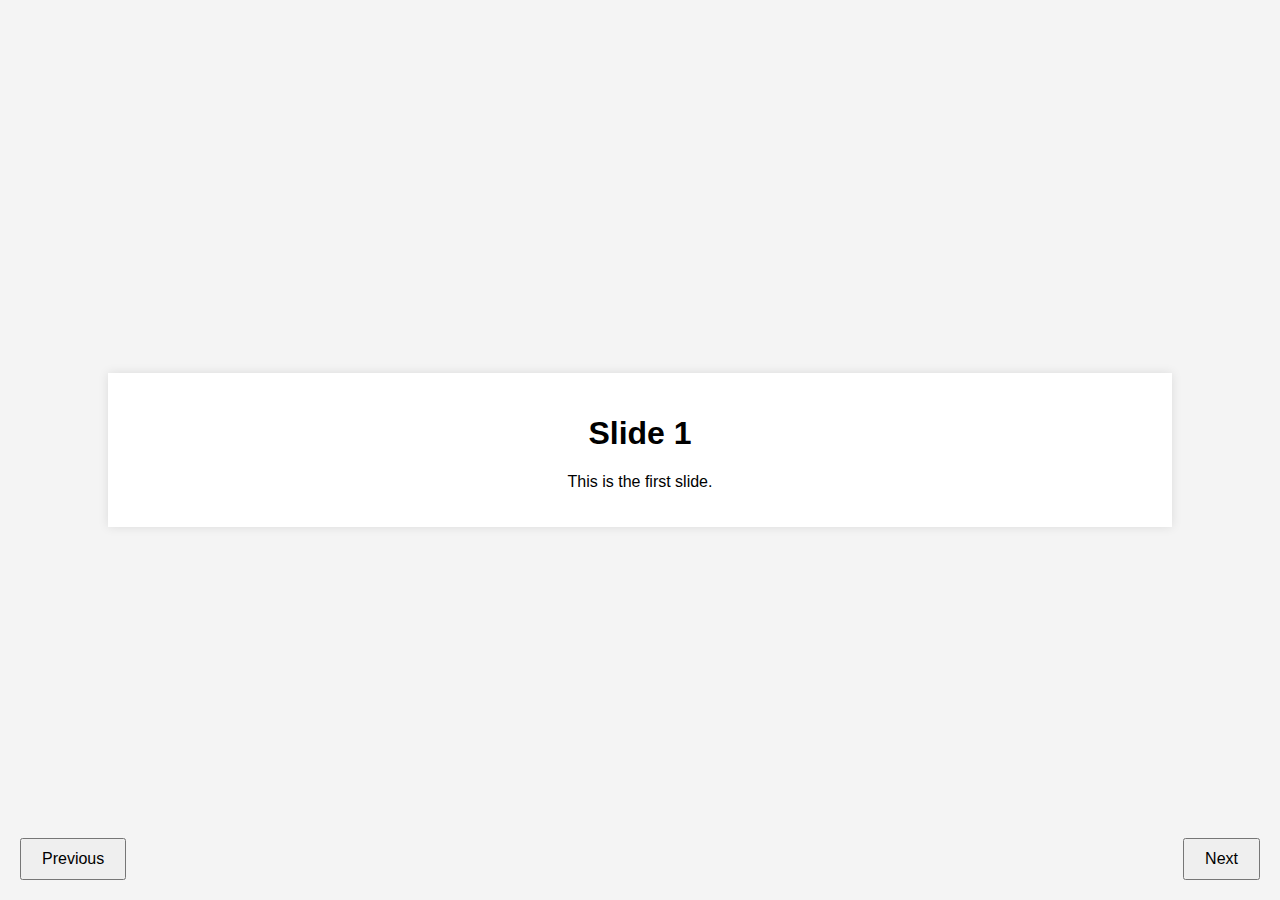
==== index.html @ 4e5b3618 "testing" ====
<!DOCTYPE html>
<html lang="en">
<head>
    <meta charset="UTF-8">
    <meta name="viewport" content="width=device-width, initial-scale=1.0">
    <title>Slide Show</title>
    <link rel="stylesheet" href="styles.css">
</head>
<body>
    <div class="slide" id="slide1">
        <h1>Slide 1</h1>
        <p>This is the first slide.</p>
    </div>
    <div class="slide" id="slide2">
        <h1>Slide 2</h1>
        <p>This is the second slide.</p>
    </div>
    <div class="slide" id="slide3">
        <h1>Slide 3</h1>
        <p>This is the third slide.</p>
    </div>

    <button id="prev">Previous</button>
    <button id="next">Next</button>

    <script src="script.js"></script>
</body>
</html>
---- styles.css ----
body {
    font-family: Arial, sans-serif;
    display: flex;
    justify-content: center;
    align-items: center;
    height: 100vh;
    margin: 0;
    background-color: #f4f4f4;
}

.slide {
    display: none;
    width: 80%;
    padding: 20px;
    box-shadow: 0 0 10px rgba(0,0,0,0.1);
    background-color: white;
    text-align: center;
}

button {
    position: fixed;
    bottom: 20px;
    padding: 10px 20px;
    font-size: 16px;
    cursor: pointer;
}

#prev {
    left: 20px;
}

#next {
    right: 20px;
}
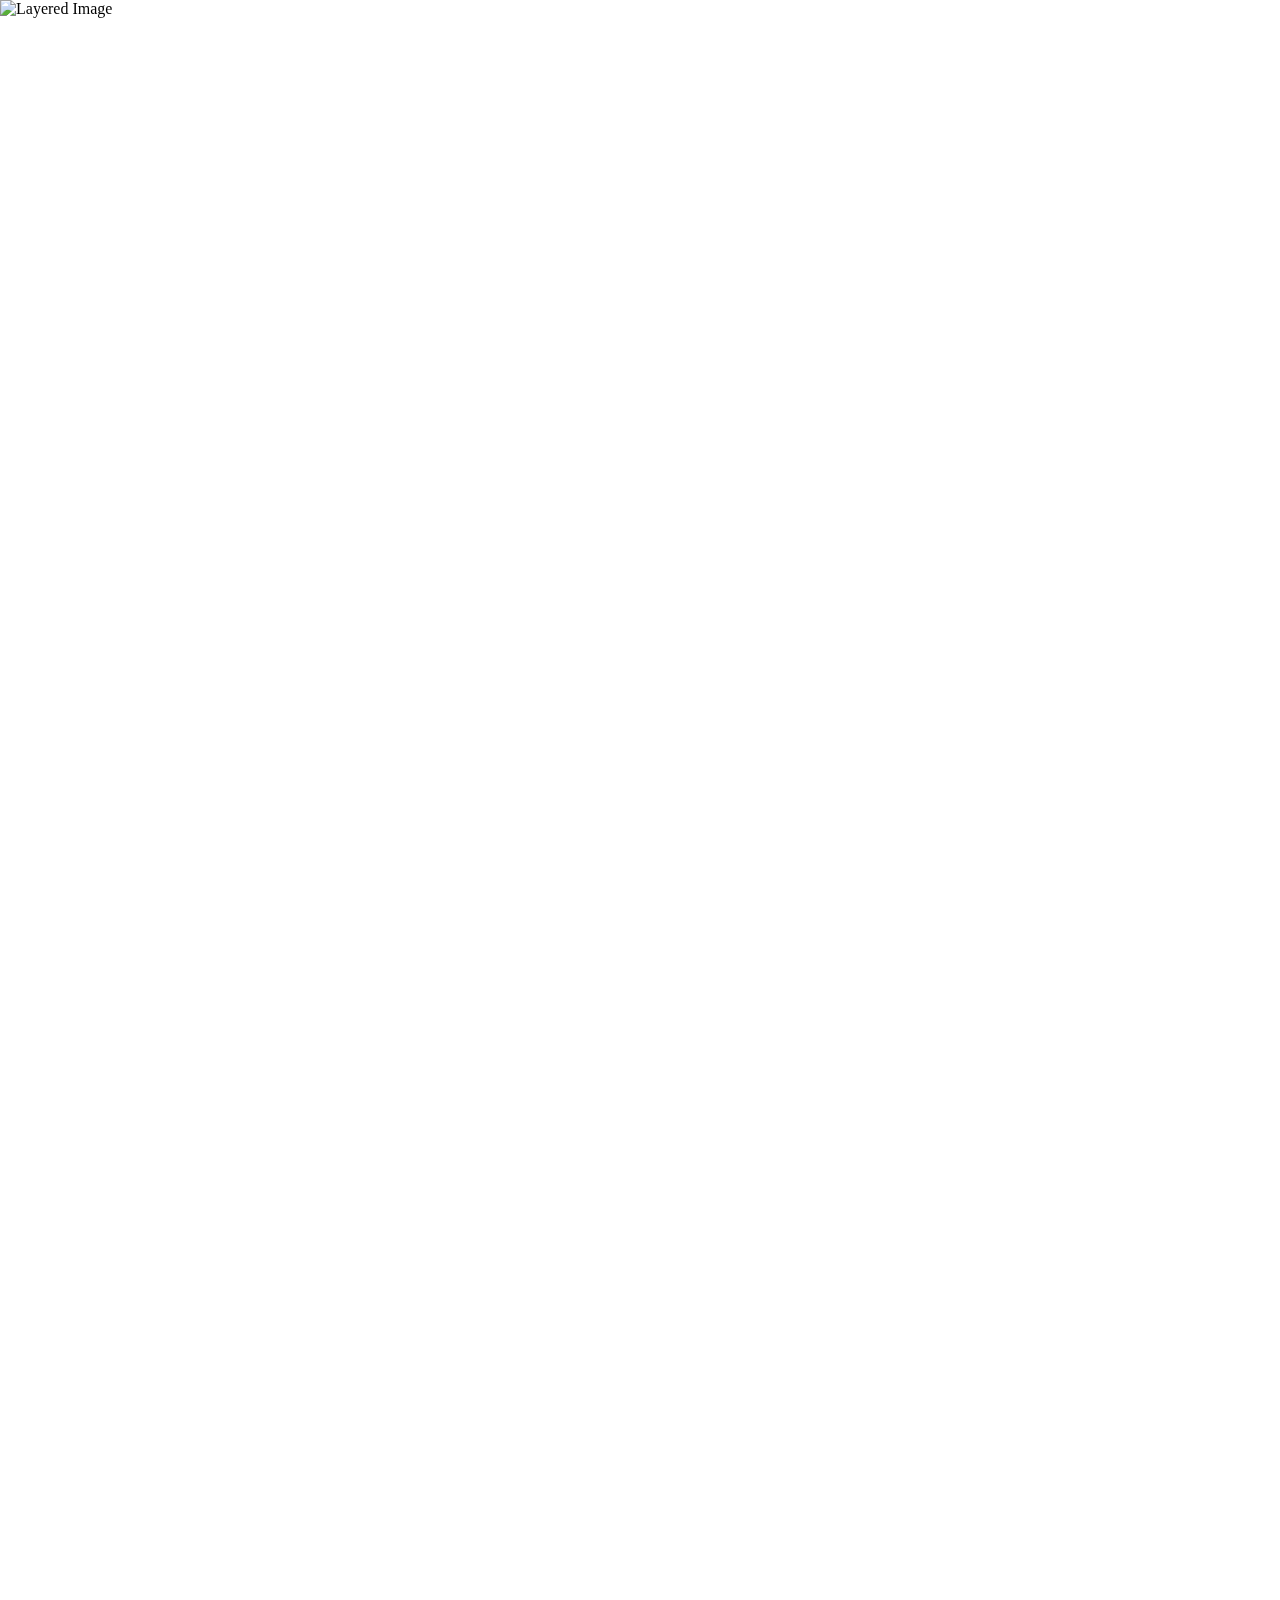
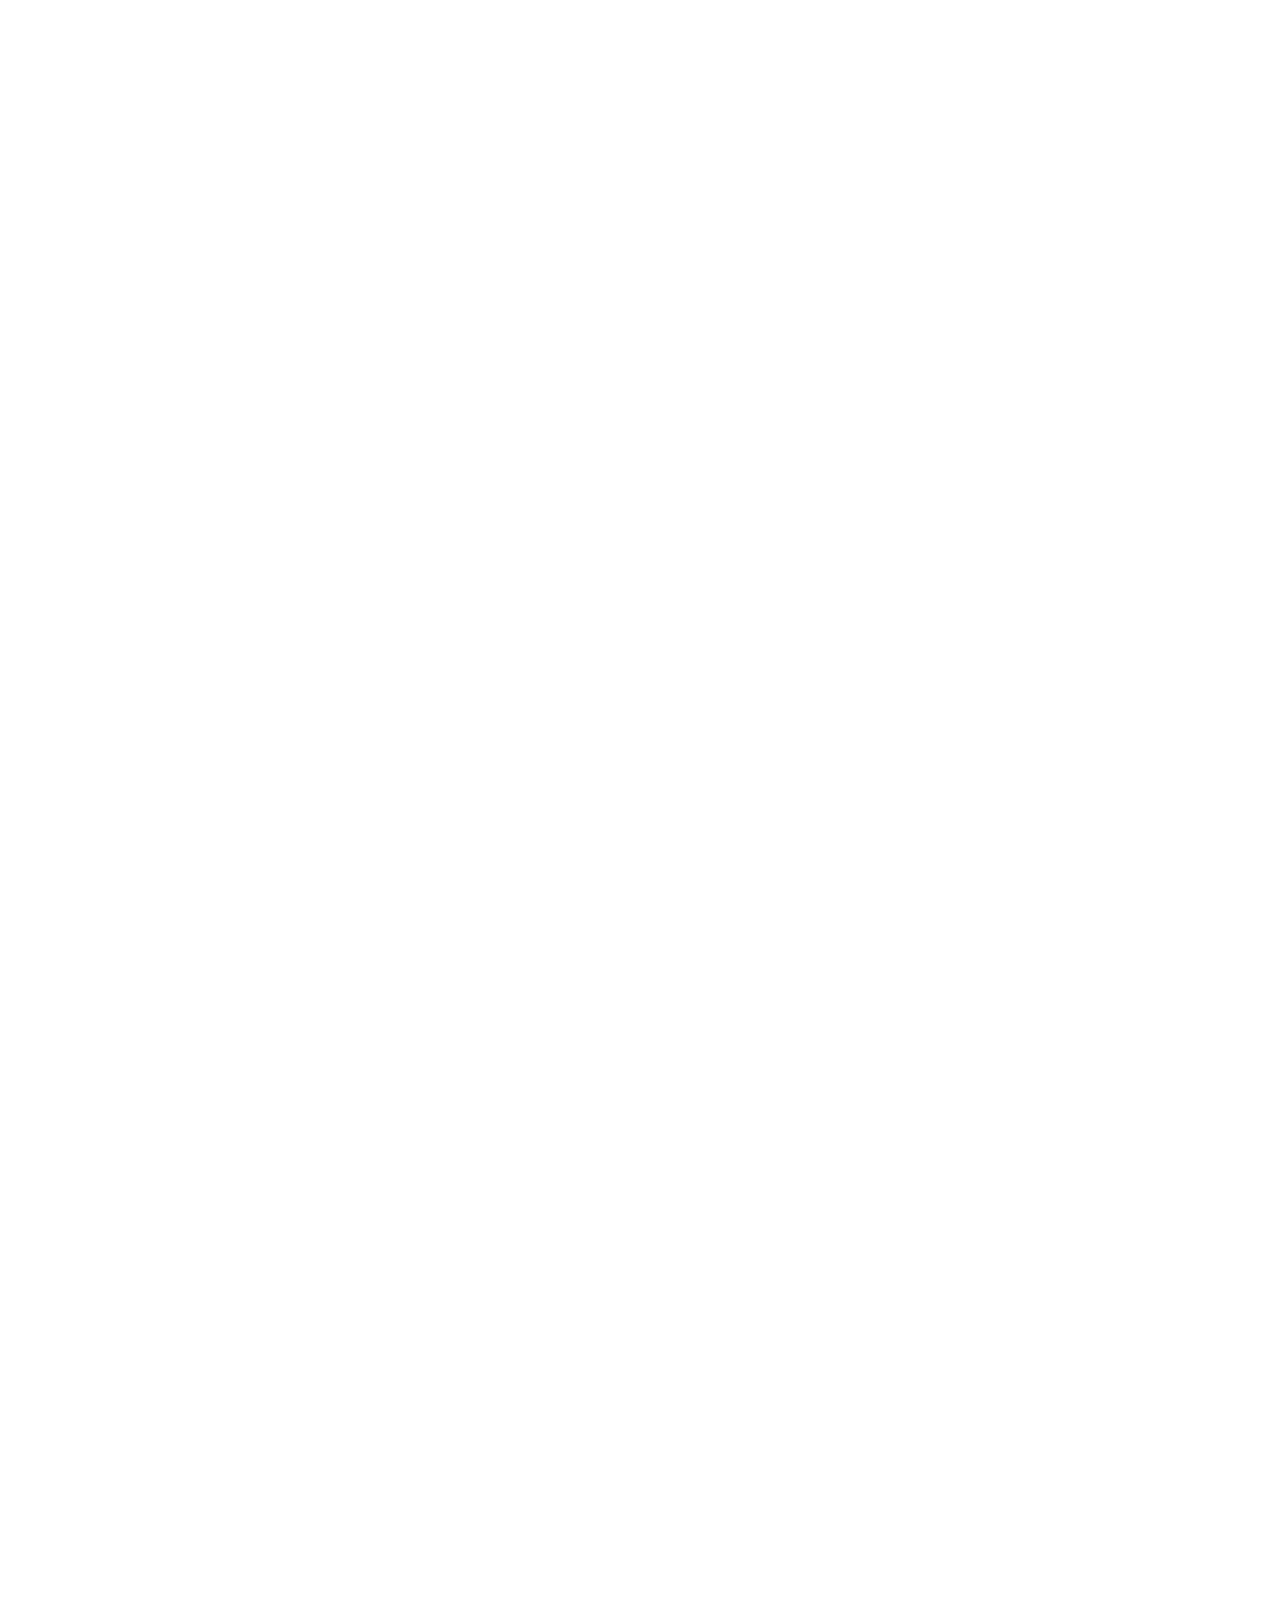
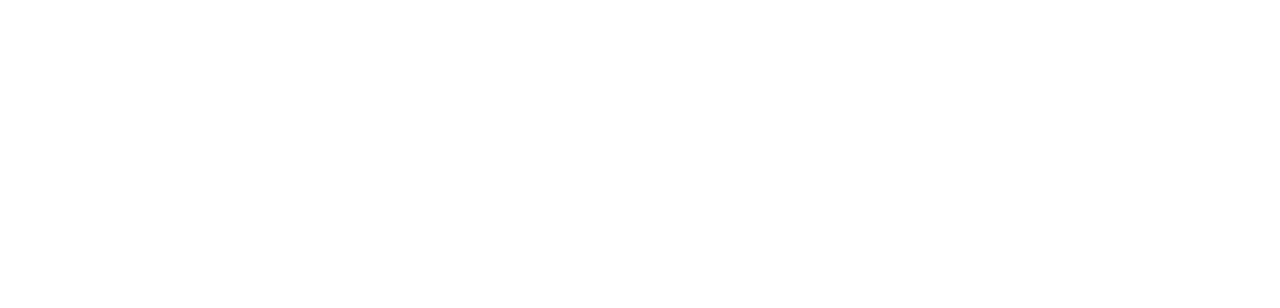
==== commit 470d76f5: "sketchbook" ====
--- a/index.html
+++ b/index.html
@@ -1,13 +1,32 @@
 <!DOCTYPE html>
 <html lang="en">
+
+<!-- PLEASE NO CHANGES BELOW THIS LINE (UNTIL I SAY SO) -->
+<script language="javascript" type="text/javascript" src="libraries/p5.min.js"></script>
+<script language="javascript" type="text/javascript" src="drawingpad.js"></script>
+<!-- OK, YOU CAN MAKE CHANGES BELOW THIS LINE AGAIN -->
+
+<style>
+  body {
+    padding: 0;
+    margin: 0;
+  }
+</style>
+
 <head>
     <meta charset="UTF-8">
     <meta name="viewport" content="width=device-width, initial-scale=1.0">
-    <title>Slide Show</title>
-    <link rel="stylesheet" href="styles.css">
-</head>
+    <title>SketchBook</title>
+    <link rel="stylesheet" href="style.css">
+  <script src="libraries/quicksettings.js"></script>
+    <script src="libraries/p5.gui.js"></script>
+  </head>
 <body>
-    <div class="slide" id="slide1">
+
+    <img src="images/drawingpadcolour.png" alt="Layered Image" class="layered-image">
+
+    <script src="sketch.js"></script> 
+    <!-- <div class="slide" id="slide1">
         <h1>Slide 1</h1>
         <p>This is the first slide.</p>
     </div>
@@ -21,8 +40,8 @@
     </div>
 
     <button id="prev">Previous</button>
-    <button id="next">Next</button>
+    <button id="next">Next</button> -->
 
-    <script src="script.js"></script>
+   
 </body>
 </html>
--- a/style.css
+++ b/style.css
@@ -0,0 +1,24 @@
+html, body {
+  margin: 0;
+  padding: 0;
+}
+
+.content {
+  position: relative;
+  z-index: 1;
+  padding: 20px;
+}
+
+.layered-image {
+  position: absolute;
+  top: 0;
+  left: 0;
+  width: 100vw;  /* Adjust the width as needed */
+  height: auto;  /* Maintain aspect ratio */
+  z-index: 2;    /* Ensure the image is on top */
+  pointer-events: none;
+}
+
+canvas {
+  display: block;
+}
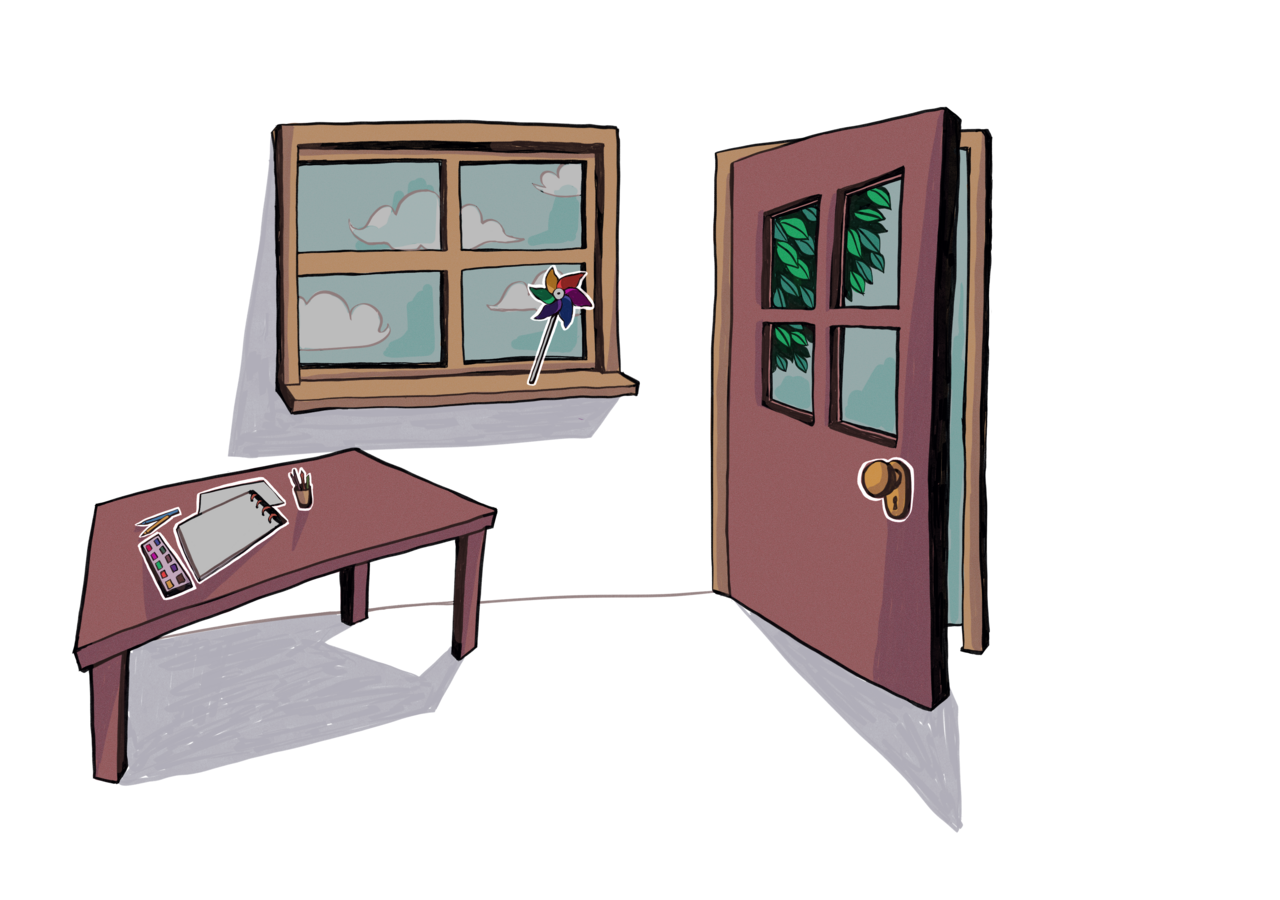
==== commit fd7f8cef: "update" ====
--- a/index.html
+++ b/index.html
@@ -1,47 +1,23 @@
 <!DOCTYPE html>
 <html lang="en">
-
-<!-- PLEASE NO CHANGES BELOW THIS LINE (UNTIL I SAY SO) -->
-<script language="javascript" type="text/javascript" src="libraries/p5.min.js"></script>
-<script language="javascript" type="text/javascript" src="drawingpad.js"></script>
-<!-- OK, YOU CAN MAKE CHANGES BELOW THIS LINE AGAIN -->
-
-<style>
-  body {
-    padding: 0;
-    margin: 0;
-  }
-</style>
-
 <head>
     <meta charset="UTF-8">
     <meta name="viewport" content="width=device-width, initial-scale=1.0">
-    <title>SketchBook</title>
+    <title>Home Page</title>
     <link rel="stylesheet" href="style.css">
-  <script src="libraries/quicksettings.js"></script>
-    <script src="libraries/p5.gui.js"></script>
-  </head>
+</head>
 <body>
+    <div id="container">
+        <div id="image_container">
+            <img src="images/room.png" usemap="#image-map">
+            <map name="image-map">
+                <area target="" alt="boxBreathing" title="boxBreathing" href="boxBreathing.html" coords="519,252,599,390" shape="rect">
+                <area target="" alt="drawingPad" title="drawingPad" href="drawingPad.html" coords="139,466,318,601,346,470,138,457,221,456,348,464" shape="rect">
+                <area target="" alt="leafCatching" title="leafCatching" href="leafCatching.html" coords="852,452,922,529" shape="rect">
+            </map>
 
-    <img src="images/drawingpadcolour.png" alt="Layered Image" class="layered-image">
-
-    <script src="sketch.js"></script> 
-    <!-- <div class="slide" id="slide1">
-        <h1>Slide 1</h1>
-        <p>This is the first slide.</p>
+        </div>
     </div>
-    <div class="slide" id="slide2">
-        <h1>Slide 2</h1>
-        <p>This is the second slide.</p>
-    </div>
-    <div class="slide" id="slide3">
-        <h1>Slide 3</h1>
-        <p>This is the third slide.</p>
-    </div>
-
-    <button id="prev">Previous</button>
-    <button id="next">Next</button> -->
-
-   
+    
 </body>
-</html>
+</html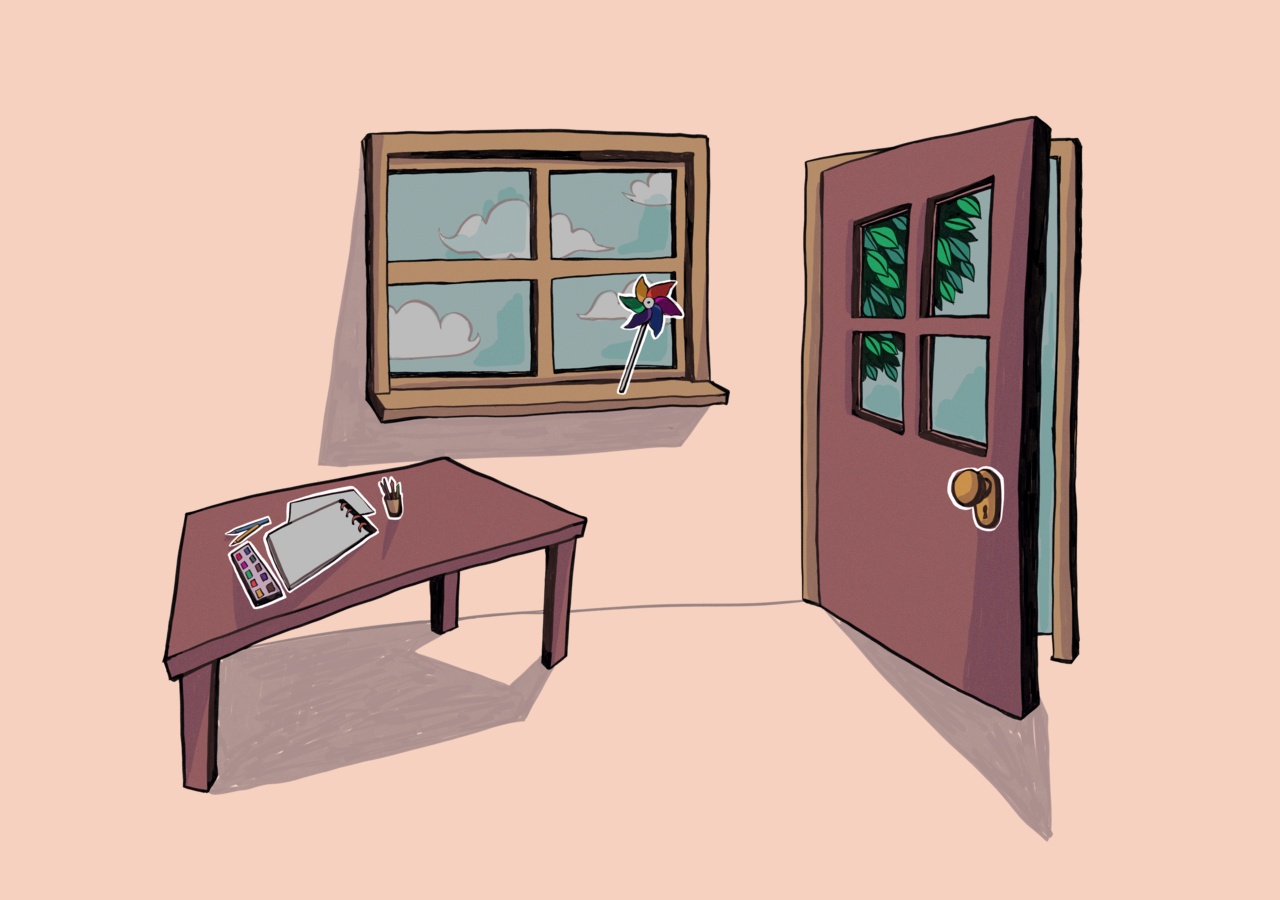
==== commit 0ac87caf: "buttons and titles update" ====
--- a/index.html
+++ b/index.html
@@ -11,13 +11,14 @@
         <div id="image_container">
             <img src="images/room.png" usemap="#image-map">
             <map name="image-map">
-                <area target="" alt="boxBreathing" title="boxBreathing" href="boxBreathing.html" coords="519,252,599,390" shape="rect">
-                <area target="" alt="drawingPad" title="drawingPad" href="drawingPad.html" coords="139,466,318,601,346,470,138,457,221,456,348,464" shape="rect">
-                <area target="" alt="leafCatching" title="leafCatching" href="leafCatching.html" coords="852,452,922,529" shape="rect">
+                <area target="" alt="boxBreathing" title="boxBreathing" href="boxBreathing.html" coords="519,252,599,390" shape="rect" class="hover-cursor">
+                <area target="" alt="drawingPad" title="drawingPad" href="drawingPad.html" coords="139,466,318,601,346,470,138,457,221,456,348,464" shape="rect" class="hover-cursor">
+                <area target="" alt="leafCatching" title="leafCatching" href="leafCatching.html" coords="852,452,922,529" shape="rect" class="hover-cursor">
             </map>
 
         </div>
     </div>
     
 </body>
-</html+</html
+
--- a/style.css
+++ b/style.css
@@ -1,24 +1,18 @@
-html, body {
-  margin: 0;
-  padding: 0;
+body, html {
+    height: 100%;
+    width: 100%;
+
+    display: flex;
+    justify-content: center;
+    align-items: center;
+
+    background-color: rgb(247, 209, 191);
+  }
+  
+  * {
+    cursor:url("images/hand.png"), auto;
+    }
+
+.hover-cursor {
+    cursor: url("images/hover.png"), auto;
 }
-
-.content {
-  position: relative;
-  z-index: 1;
-  padding: 20px;
-}
-
-.layered-image {
-  position: absolute;
-  top: 0;
-  left: 0;
-  width: 100vw;  /* Adjust the width as needed */
-  height: auto;  /* Maintain aspect ratio */
-  z-index: 2;    /* Ensure the image is on top */
-  pointer-events: none;
-}
-
-canvas {
-  display: block;
-}
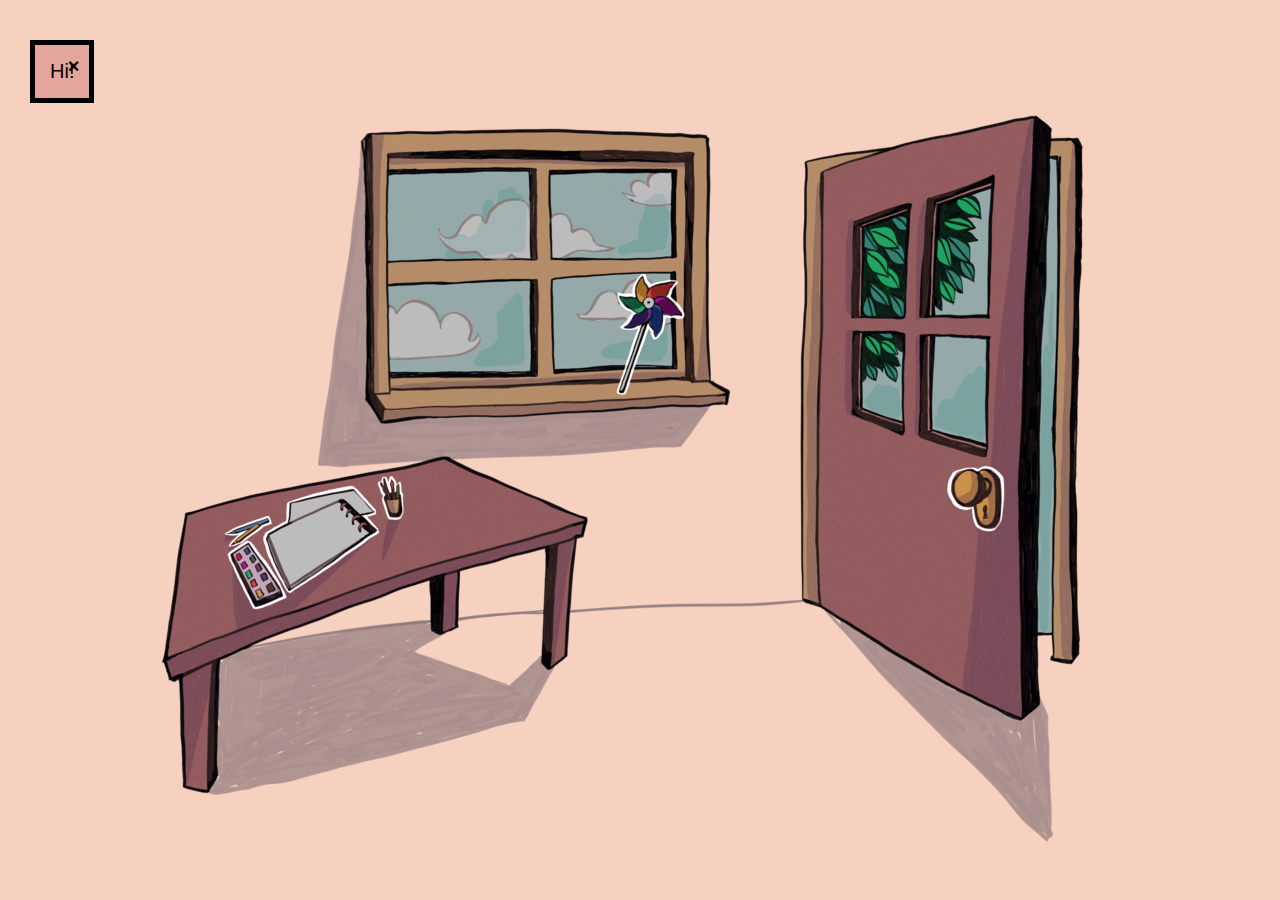
==== commit 296875d7: "popup" ====
--- a/index.html
+++ b/index.html
@@ -18,6 +18,13 @@
 
         </div>
     </div>
+
+    <div id="popup" class="popup">
+        <span class="close-btn" onclick="closePopup()">&times;</span>
+        <div id="popup-text"></div>
+    </div>
+
+    <script src="script.js"></script>
     
 </body>
 </html
--- a/style.css
+++ b/style.css
@@ -7,6 +7,8 @@
     align-items: center;
 
     background-color: rgb(247, 209, 191);
+
+    font-family: Arial, Helvetica, sans-serif;
   }
   
   * {
@@ -16,3 +18,27 @@
 .hover-cursor {
     cursor: url("images/hover.png"), auto;
 }
+
+.popup {
+    display: none; /* Hidden by default */
+    position: fixed; /* Sit on top of the page content */
+    top: 40px; /* 20px from the top */
+    left: 30px; /* 20px from the left */
+    padding: 15px; /* Some padding */
+    background-color: hsl(8, 56%, 75%); /* Light grey background */
+    border: 5px solid #000000; /* Light grey border */
+    z-index: 1000; /* Sit on top of other content */
+    font-size: 20px;
+}
+
+/* Close button */
+.close-btn {
+    position: absolute;
+    top: 10px;
+    right: 10px;
+    font-size: 20px;
+    font-weight: bold;
+    color: #000000;
+    cursor: pointer;
+    border: none;
+}